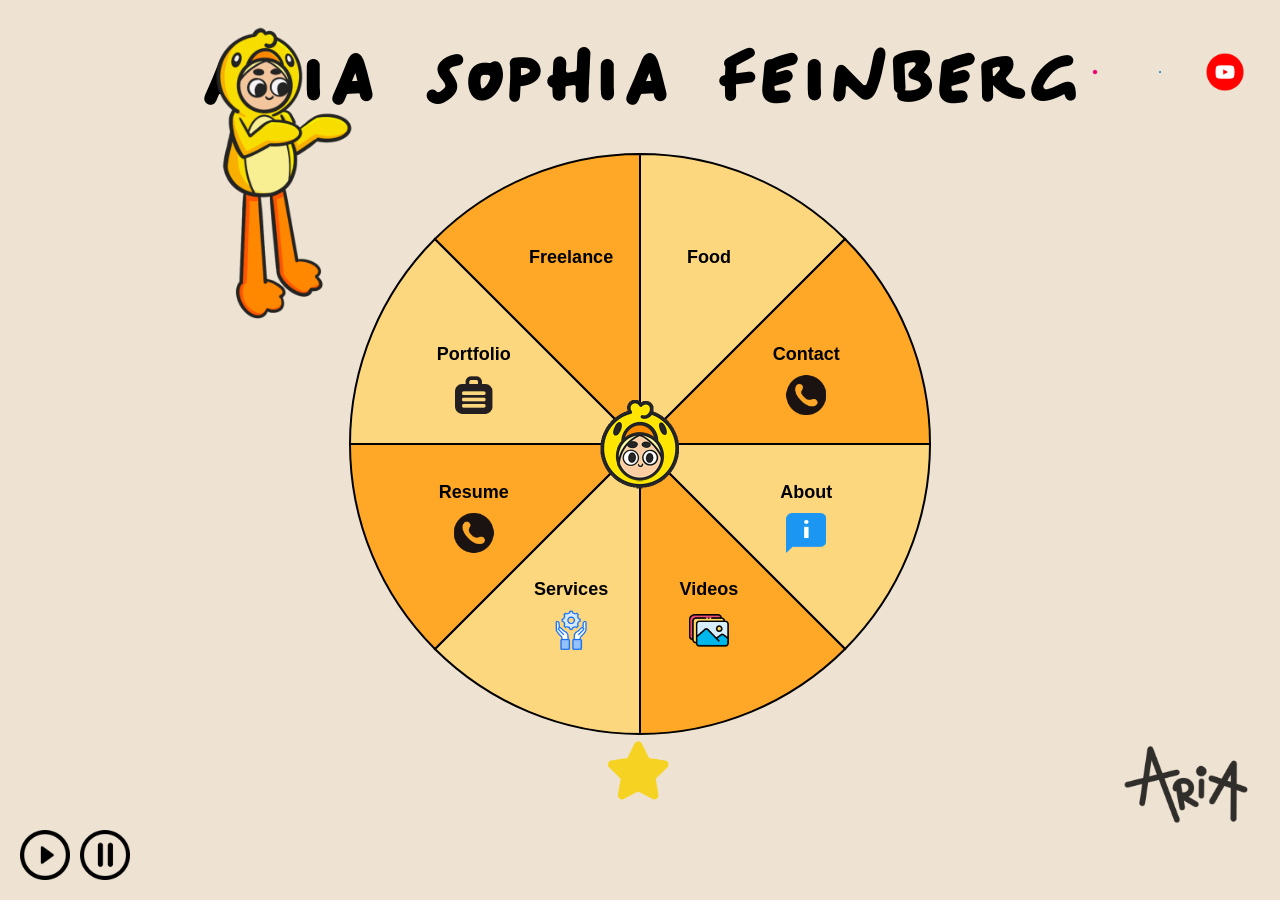
==== index.html @ 9071901e "Added content" ====
<!DOCTYPE html>
<html lang="en">
<head>
  <meta charset="UTF-8">
  <meta name="viewport" content="width=device-width, initial-scale=1.0">
  <title>Spinner Wheel</title>
  <style>
    /* Import Custom Font */
    @font-face {
    font-family: "LORE Regular";
    src: url("fonts/LORE-Regular.otf") format("opentype");
    font-weight: normal;
    font-style: normal;
  }
  
    @font-face {
      font-family: "LORE Bold";
      src: url("fonts/LORE-Bold.otf") format("opentype");
      font-weight: bold;
      font-style: normal;
    }
    
    @font-face {
      font-family: "LORE Alternates Regular";
      src: url("fonts/LORE-Alternates-Regular.otf") format("opentype");
      font-weight: normal;
      font-style: normal;
    }
    
    @font-face {
      font-family: "LORE Alternates Bold";
      src: url("fonts/LORE-Alternates-Bold.otf") format("opentype");
      font-weight: bold;
      font-style: normal;
    }
    
    /* Apply the font */
    body {
      font-family: "LORE Regular", Arial, sans-serif;
    }
  

    /* Apply Font to Everything */
    body {
      text-align: center;
      background-color: #eee3d2; /* Matches header */
      font-family: "LORE Regular", Arial, sans-serif;
      margin: 0;
      padding: 0;
      cursor: none;
    }

    /* Header Section */
    .header-container {
      display: flex;
      justify-content: center; /* Center everything */
      align-items: center;
      background-color: #eee3d2; /* Same as body background */
      padding: 15px 30px;
      position: relative; /* Allows absolute positioning */
    }

    /* Bigger Logo without affecting layout */
    .logo {
      height: 580px; /* Make it much larger */
      position: absolute;
      top: -115px;  /* Adjusted to not push content */
      left: 50px; /* Keep it in the left corner */
      z-index: 10; /* Keep it on top */
      pointer-events: none; /* Ensures it doesn’t interfere with clicks */
    }


    /* Social Links */
    .social-links {
      position: absolute;
      right: 30px; /* Align links to the right */
      display: flex;
      gap: 15px;
      cursor:none;
    }

    .social-links a {
      display: inline-block;
      width: 50px; /* Set a size for the icons */
      height: 50px;
    }

    .social-links img {
      width: 100%;
      height: 100%;
      object-fit: contain;
      transition: transform 0.3s ease-in-out;
    }

    /* 🖋️ Fixed Signature Overlay (Lowered) */
    .signature-overlay {
      position: fixed;
      bottom: 5px;   /* Lowered signature */
      right: 20px;
      width: 150px;
      opacity: 0.8;
      z-index: 999;
      pointer-events: none;
    }


    .social-links img:hover {
      transform: scale(1.2);
    }

    .spinner-container {
      position: relative;
      display: inline-block;
      overflow: visible; /* ✅ Prevents clipping */
    }


    canvas {
      border: none;
      display: block;
      margin: 0 auto;
      background-color: transparent;
    }

    .buttons-container {
      margin-top: 20px;
      display: flex;
      justify-content: center;
      gap: 15px;
    }
    

    h1 {
      font-family: "LORE Bold", Arial, sans-serif;
    }

    p {
      font-family: "LORE Regular", Arial, sans-serif;
    }

    .special-text {
      font-family: "LORE Alternates Bold", sans-serif;
    }


    button {
      padding: 12px 24px;
      font-size: 18px;
      cursor: none;
      display: none; /* Buttons hidden initially */
      background-color: white;
      border: 2px solid black;
      color: black;
      font-weight: bold;
      border-radius: 10px;
      transition: all 0.3s ease;
      /* font-family: "Billy", Arial, sans-serif; Ensure buttons also use Billy */
    }

    button:hover {
      background-color: black;
      color: white;
    }

    .center-image {
      position: absolute;
      top: 50%;
      left: 50%;
      transform: translate(-50%, -50%);
      /* width: 140px; Increased size */
      height: 500px;
      cursor: none; 
    }

    .placeholder-container {
      display: flex;
      justify-content: center;
      flex-grow: 1; /* Centers it */
    }

    .placeholder-image {
      height: 150px; /* Increased size */
      cursor: none;
    }

    .title-container a {
      text-decoration: none; /* ✅ Removes underline */
      color: inherit; /* ✅ Keeps the text color unchanged */
    }


    .title-text {
      font-family: "LORE Bold", Arial, sans-serif;
      font-size: 70px; /* Adjust size as needed */
      font-weight: bold;
      text-transform: uppercase;
      color: black;
      margin: 0;
      padding-top: 30px;
    }

    .music-controls {
  position: fixed;
  bottom: 20px;
  left: 20px;
  display: flex;
  gap: 10px;
}

.music-button {
  width: 50px;  /* Adjust the size */
  height: 50px;
  cursor: none;
  transition: transform 0.2s ease-in-out;
}

.music-button:hover {
  transform: scale(1.2);  /* Make it slightly bigger on hover */
}


/* 🎨 Custom Paintbrush Cursor */
.paintbrush {
  position: absolute;
  width: 80px; /* Adjust to make it bigger */
  height: 80px;
  pointer-events: none;
  transform: translate(-50%, -50%); /* Keeps it centered */
  z-index: 1000; /* Keep it above the sparkles */
}

/* ✨ Sparkles Trail */
.sparkle {
  position: absolute;
  width: 10px;
  height: 10px;
  background-color: gold;
  border-radius: 50%;
  pointer-events: none;
  animation: fadeOut 0.5s linear forwards;
  box-shadow: 0px 0px 10px 3px rgba(255, 223, 0, 0.8);
  z-index: 999; /* Lower than the paintbrush */
}

/* ✨ Sparkle Fade Effect */
@keyframes fadeOut {
  0% {
    transform: scale(1);
    opacity: 1;
  }
  100% {
    transform: scale(3);
    opacity: 0;
  }
}




/* Tooltip for Wheel Icons */
.wheel-tooltip {
  position: absolute;
  background-color: rgba(255, 185, 23, 0);
  color: rgb(0, 0, 0);
  /* padding: 6px 12px; */
  border-radius: 5px;
  font-size: 16px;
  white-space: nowrap;
  pointer-events: none;
  opacity: 0;
  transition: opacity 0.3s ease-in-out;
  transform: translate(-50%, -50%);
  z-index: 10000; /* Keep it above the sparkles */
}



  </style>
</head>
<body>

  <!-- Header Section -->
  <div class="header-container">
    <img src="icons/home_logo.png" alt="Logo" class="logo"> <!-- Left Logo -->
    <div class="title-container">
      <a href="index.html">
        <h1 class="title-text">Aria Sophia Feinberg</h1>
      </a>
    </div>

    <div class="social-links">
      <a href="https://www.instagram.com/ariaonair_/" target="_blank">
        <img class="gif-icon" src="gifs/instagram.gif" alt="Instagram">
      </a>
      <a href="https://www.linkedin.com/in/aria-sophia/" target="_blank">
        <img class="gif-icon" src="gifs/linkedin.gif" alt="LinkedIn">
      </a>
      <a href="https://www.youtube.com/@ariaonair" target="_blank" class="resume-gif">
        <img class="gif-icon" src="gifs/youtube.gif" alt="YouTube">
      </a>
    </div>
  </div>

<!-- Spinner Section -->
<div class="spinner-container">
  <canvas id="wheelCanvas" width="600" height="600"></canvas>
  <img src="gifs/blinking.gif" alt="Spin" class="center-image">
</div>

<div class="buttons-container">
  <button id="goToPage">Go →</button> 
</div>

    <!-- Fixed Signature in Bottom Right -->
    <img src="icons/signature.png" alt="Signature" class="signature-overlay">

<!-- 🎵 Background Music -->
<audio id="bgMusic" autoplay loop>
  <source src="home-music.mp3" type="audio/mpeg">
  Your browser does not support the audio element.
</audio>

<!-- 🎵 Custom Music Controls (Using Images) -->
<div class="music-controls">
  <img id="playMusic" src="icons/play.png" alt="Play Music" class="music-button">
  <img id="pauseMusic" src="icons/pause.png" alt="Pause Music" class="music-button">
</div>

<audio id="spinSound" loop>
  <source src="spin-sound.mp3" type="audio/mpeg">
</audio>

<audio id="victorySound">
  <source src="victory.mp3" type="audio/mpeg">
</audio>


<link rel="icon" type="image/x-icon" href="favicon.ico">

<script src="spinner.js"></script>


</body>
</html>
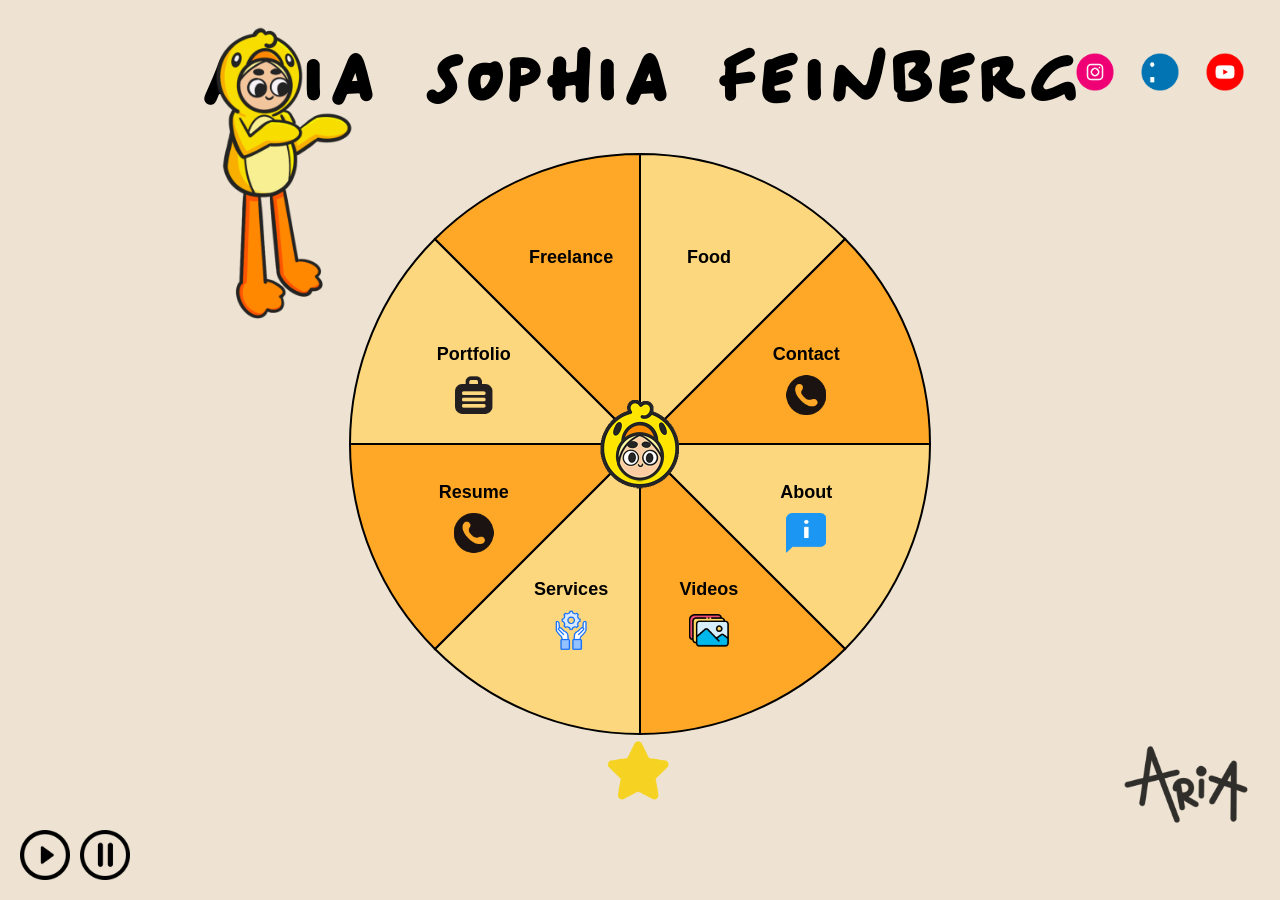
==== commit 50695b1e: "modified" ====
--- a/index.html
+++ b/index.html
@@ -255,6 +255,21 @@
   }
 }
 
+.center-tooltip {
+  position: absolute;
+  background-color: black;
+  color: white;
+  font-size: 14px;
+  padding: 6px 10px;
+  border-radius: 5px;
+  white-space: nowrap;
+  pointer-events: none; /* Prevents interference */
+  opacity: 0.9;
+  display: none; /* Initially hidden */
+  z-index: 9999; /* Ensure it stays above everything */
+}
+
+
 
 
 
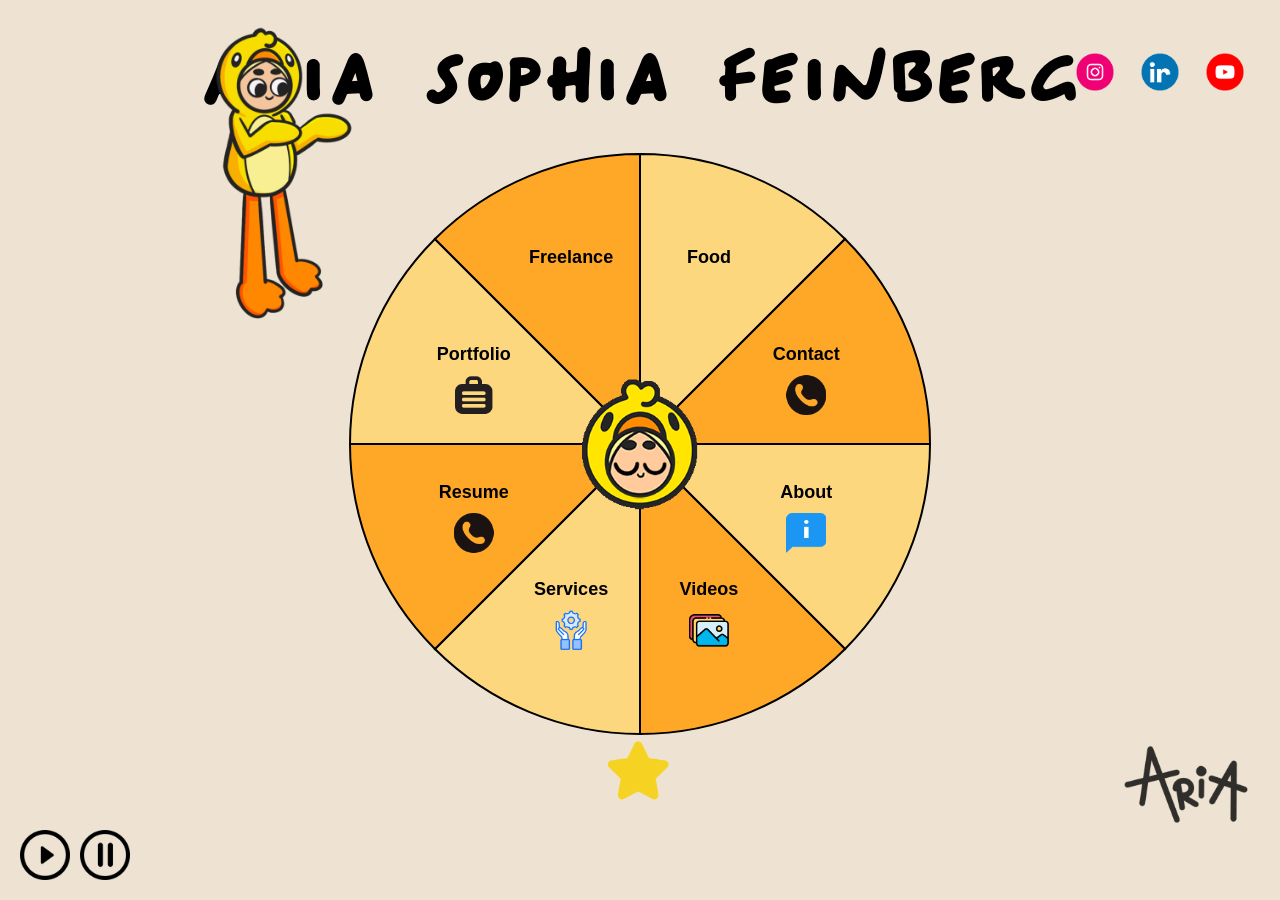
==== commit 85439240: "Added iamges test" ====
--- a/index.html
+++ b/index.html
@@ -164,14 +164,25 @@
     }
 
     .center-image {
-      position: absolute;
-      top: 50%;
-      left: 50%;
-      transform: translate(-50%, -50%);
-      /* width: 140px; Increased size */
-      height: 500px;
-      cursor: none; 
-    }
+  position: absolute;
+  top: 50%;
+  left: 50%;
+  transform: translate(-50%, -50%);
+  z-index: 6;  /* Make sure it's BEHIND the icons */
+  width: 220px; /* Adjust size as needed */
+  /* height: 120px; */
+}
+
+.canvas-container {
+  position: relative;
+  z-index: 5; /* Ensure canvas is in front */
+}
+
+canvas {
+  position: relative;
+  z-index: 3;
+}
+
 
     .placeholder-container {
       display: flex;
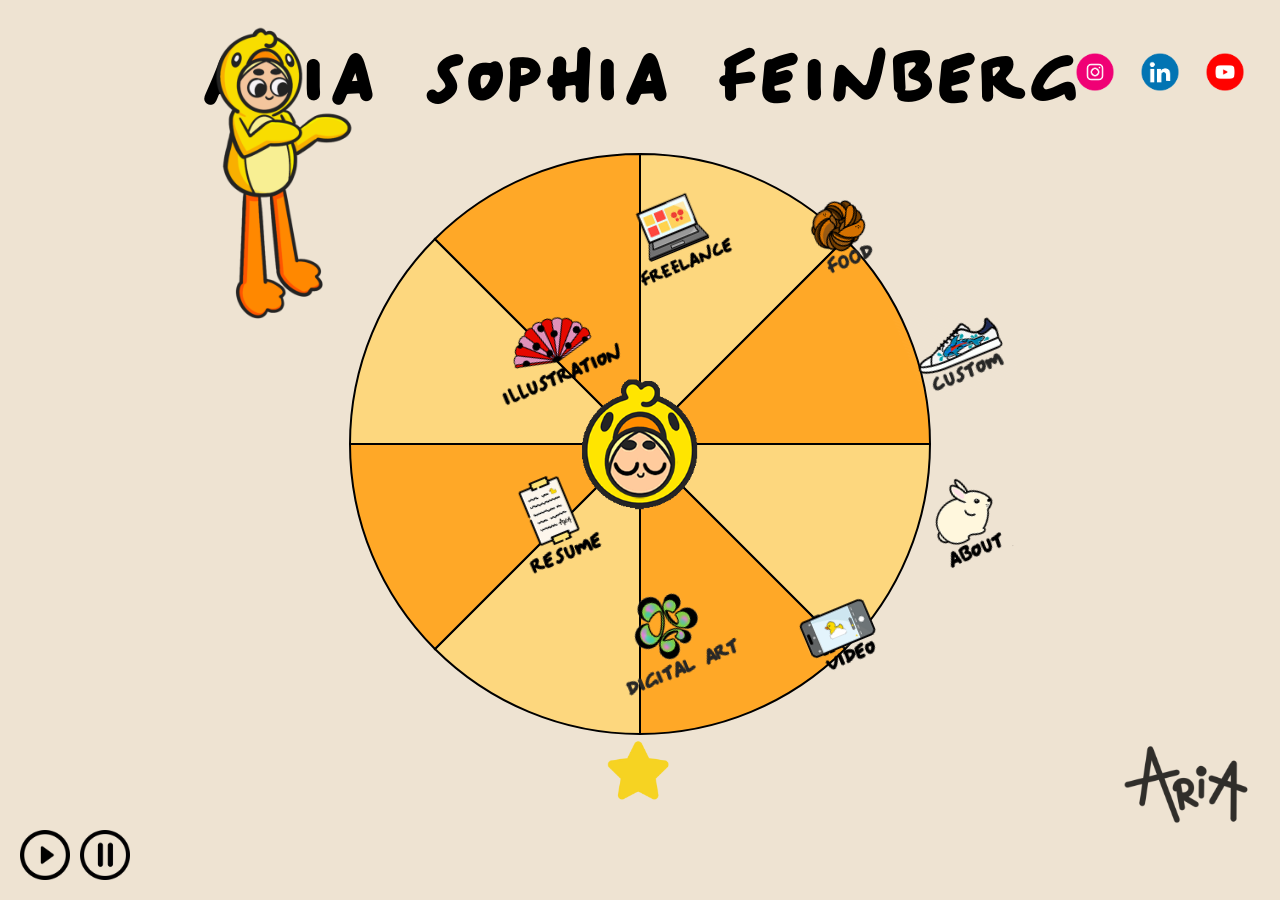
==== commit 15e40d76: "Website change name" ====
--- a/index.html
+++ b/index.html
@@ -3,7 +3,7 @@
 <head>
   <meta charset="UTF-8">
   <meta name="viewport" content="width=device-width, initial-scale=1.0">
-  <title>Spinner Wheel</title>
+  <title>Aria Sophia Feinberg</title>
   <style>
     /* Import Custom Font */
     @font-face {
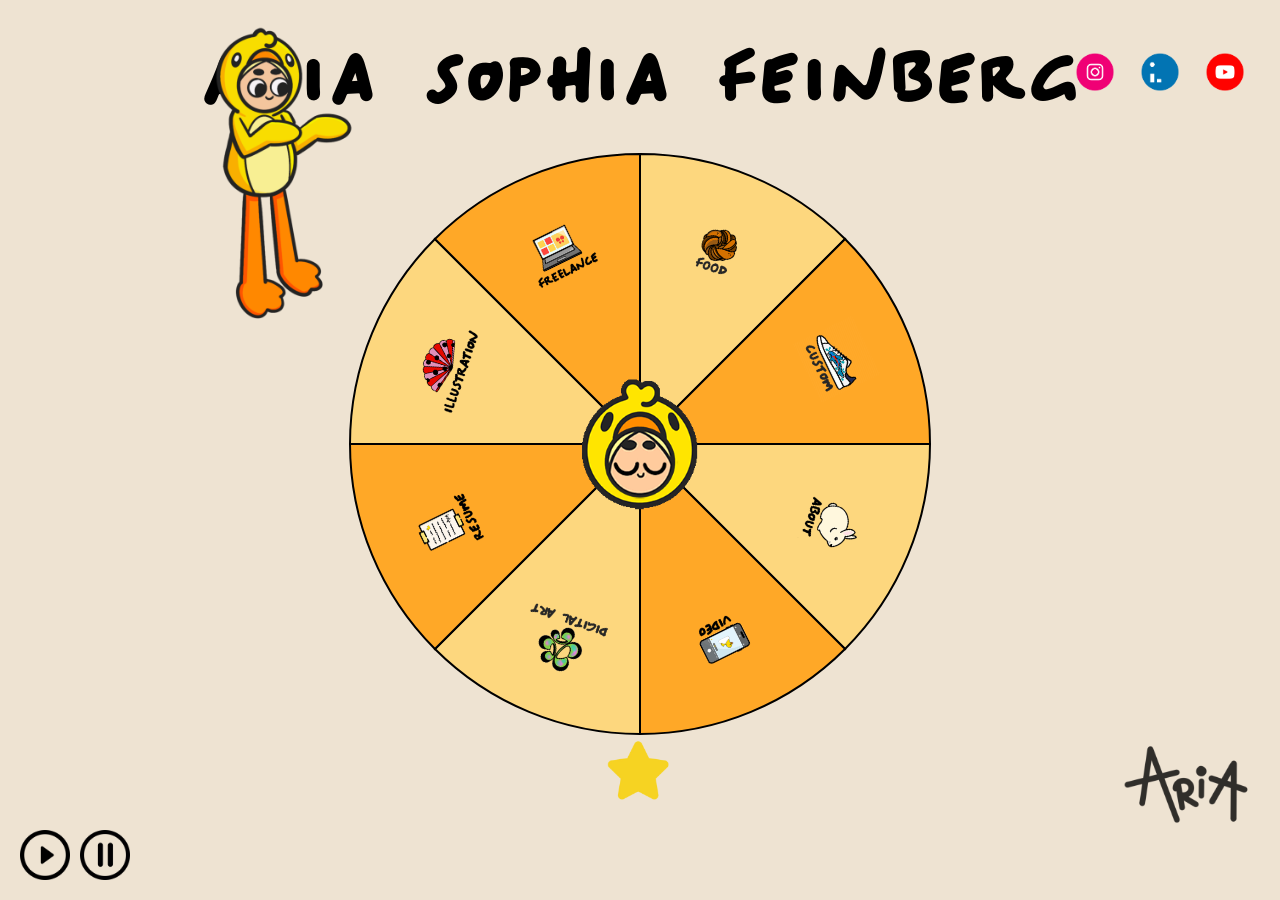
==== commit fefb0162: "index page changed" ====
--- a/index.html
+++ b/index.html
@@ -50,6 +50,15 @@
       cursor: none;
     }
 
+    .center-image,
+.wheel-icon,
+button,
+a,
+canvas {
+  cursor: pointer; /* Ensure cursor appears for interactive elements */
+}
+
+
     /* Header Section */
     .header-container {
       display: flex;
@@ -271,23 +280,26 @@
   background-color: black;
   color: white;
   font-size: 14px;
-  padding: 6px 10px;
+  /* padding: 6px 10px; */
   border-radius: 5px;
   white-space: nowrap;
   pointer-events: none; /* Prevents interference */
-  opacity: 0.9;
-  display: none; /* Initially hidden */
-  z-index: 9999; /* Ensure it stays above everything */
-}
-
-
+  opacity: 0; /* Initially hidden */
+  transition: opacity 0.2s ease-in-out;
+  z-index: 100000000;
+}
+
+/* ✅ Show tooltip when visible */
+.center-tooltip.show {
+  opacity: 1;
+}
 
 
 
 /* Tooltip for Wheel Icons */
 .wheel-tooltip {
   position: absolute;
-  background-color: rgba(255, 185, 23, 0);
+  background-color: rgb(237, 204, 128);
   color: rgb(0, 0, 0);
   /* padding: 6px 12px; */
   border-radius: 5px;
@@ -297,8 +309,28 @@
   opacity: 0;
   transition: opacity 0.3s ease-in-out;
   transform: translate(-50%, -50%);
-  z-index: 10000; /* Keep it above the sparkles */
-}
+  z-index: 1000000; /* Keep it above the sparkles */
+}
+
+.tooltip {
+  position: absolute;
+  background-color: black;
+  color: white;
+  font-size: 14px;
+  /* padding: 6px 10px; */
+  border-radius: 5px;
+  white-space: nowrap;
+  pointer-events: none; /* Prevents interference */
+  opacity: 0; /* Initially hidden */
+  transition: opacity 0.2s ease-in-out;
+  z-index: 1000000;
+}
+
+/* ✅ Show tooltip when hovering */
+.tooltip.show {
+  opacity: 1;
+}
+
 
 
 
@@ -360,6 +392,7 @@
 <audio id="victorySound">
   <source src="victory.mp3" type="audio/mpeg">
 </audio>
+<div id="center-tooltip" class="tooltip">Spin Me</div>
 
 
 <link rel="icon" type="image/x-icon" href="favicon.ico">
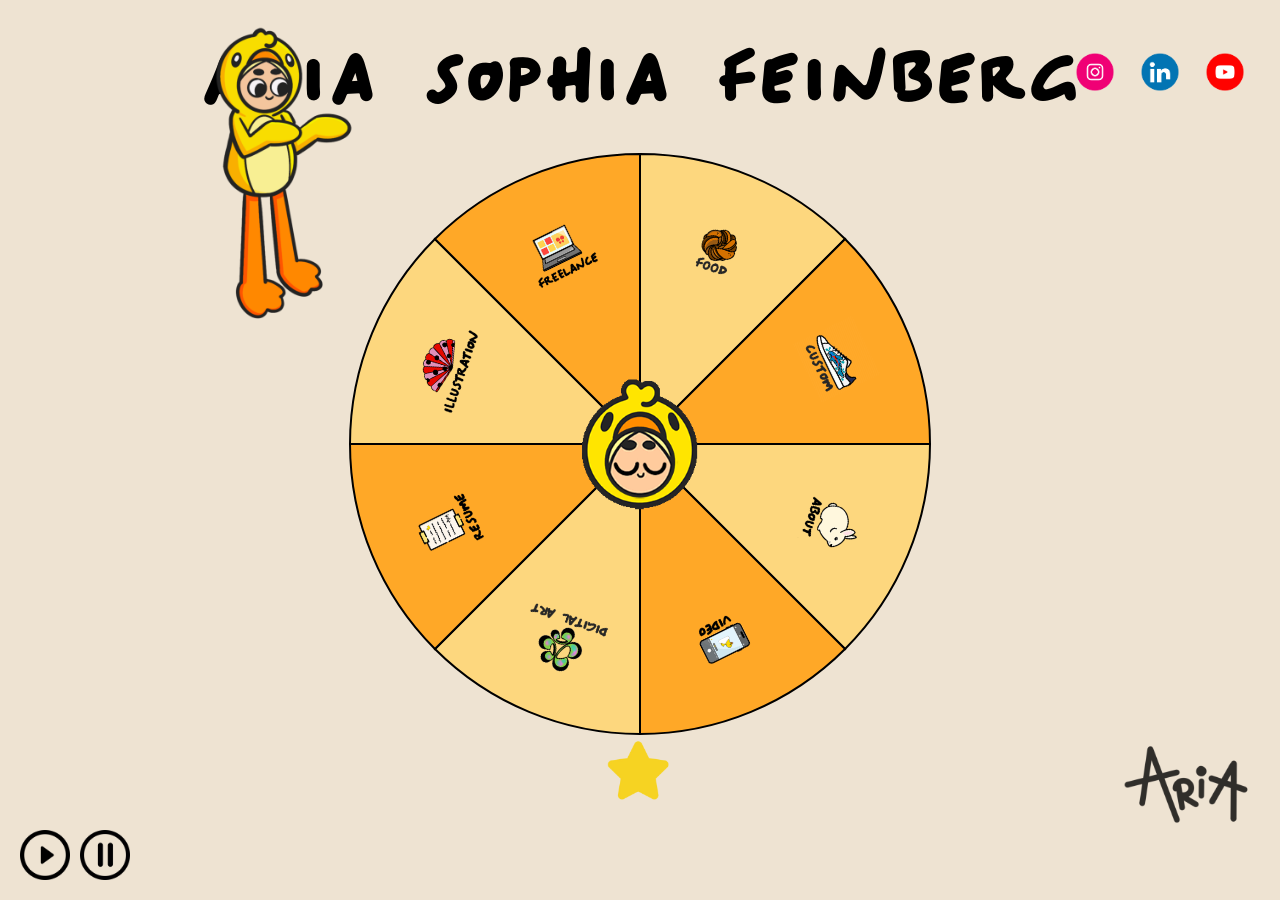
==== commit ccaf2806: "Attempted icon in tab:" ====
--- a/index.html
+++ b/index.html
@@ -395,7 +395,8 @@
 <div id="center-tooltip" class="tooltip">Spin Me</div>
 
 
-<link rel="icon" type="image/x-icon" href="favicon.ico">
+<link rel="icon" type="image/x-icon" href="images/favicon.ico">
+<link rel="icon" type="image/png" href="images/favicon.png">
 
 <script src="spinner.js"></script>
 
